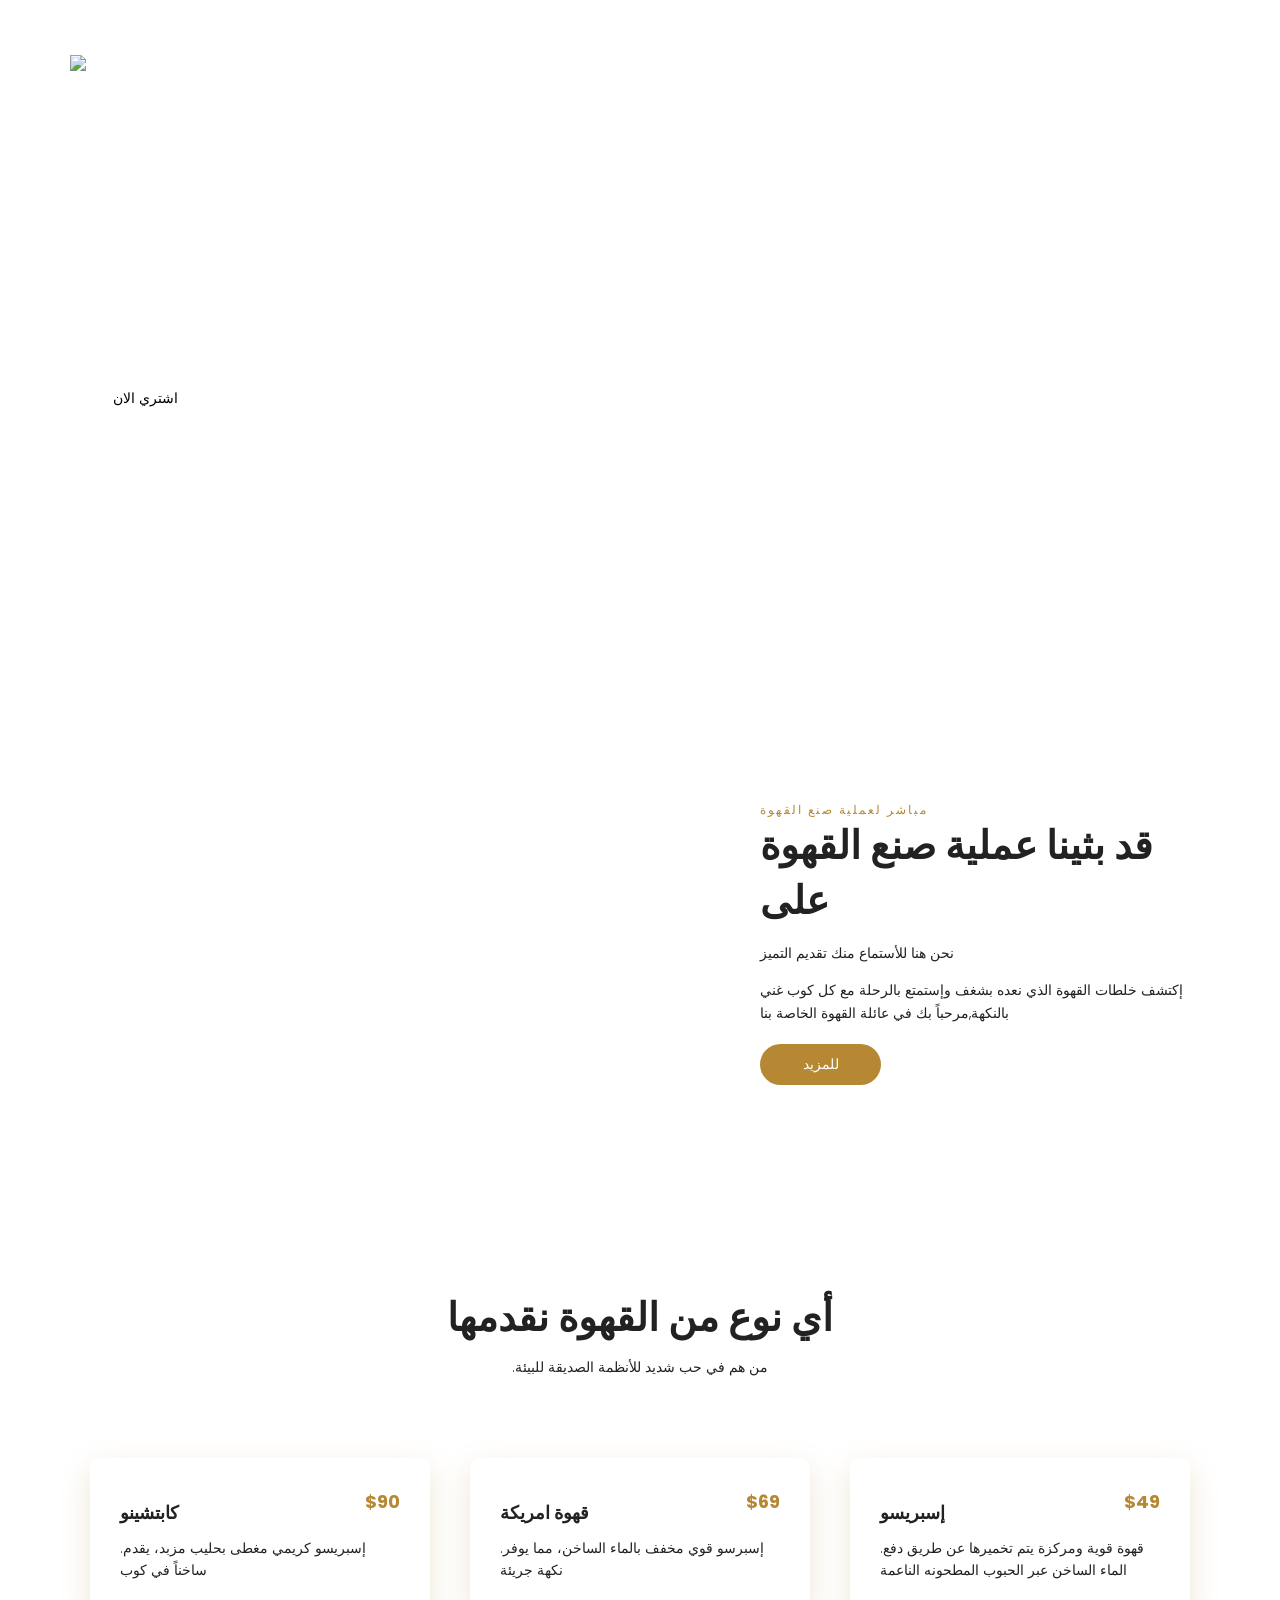
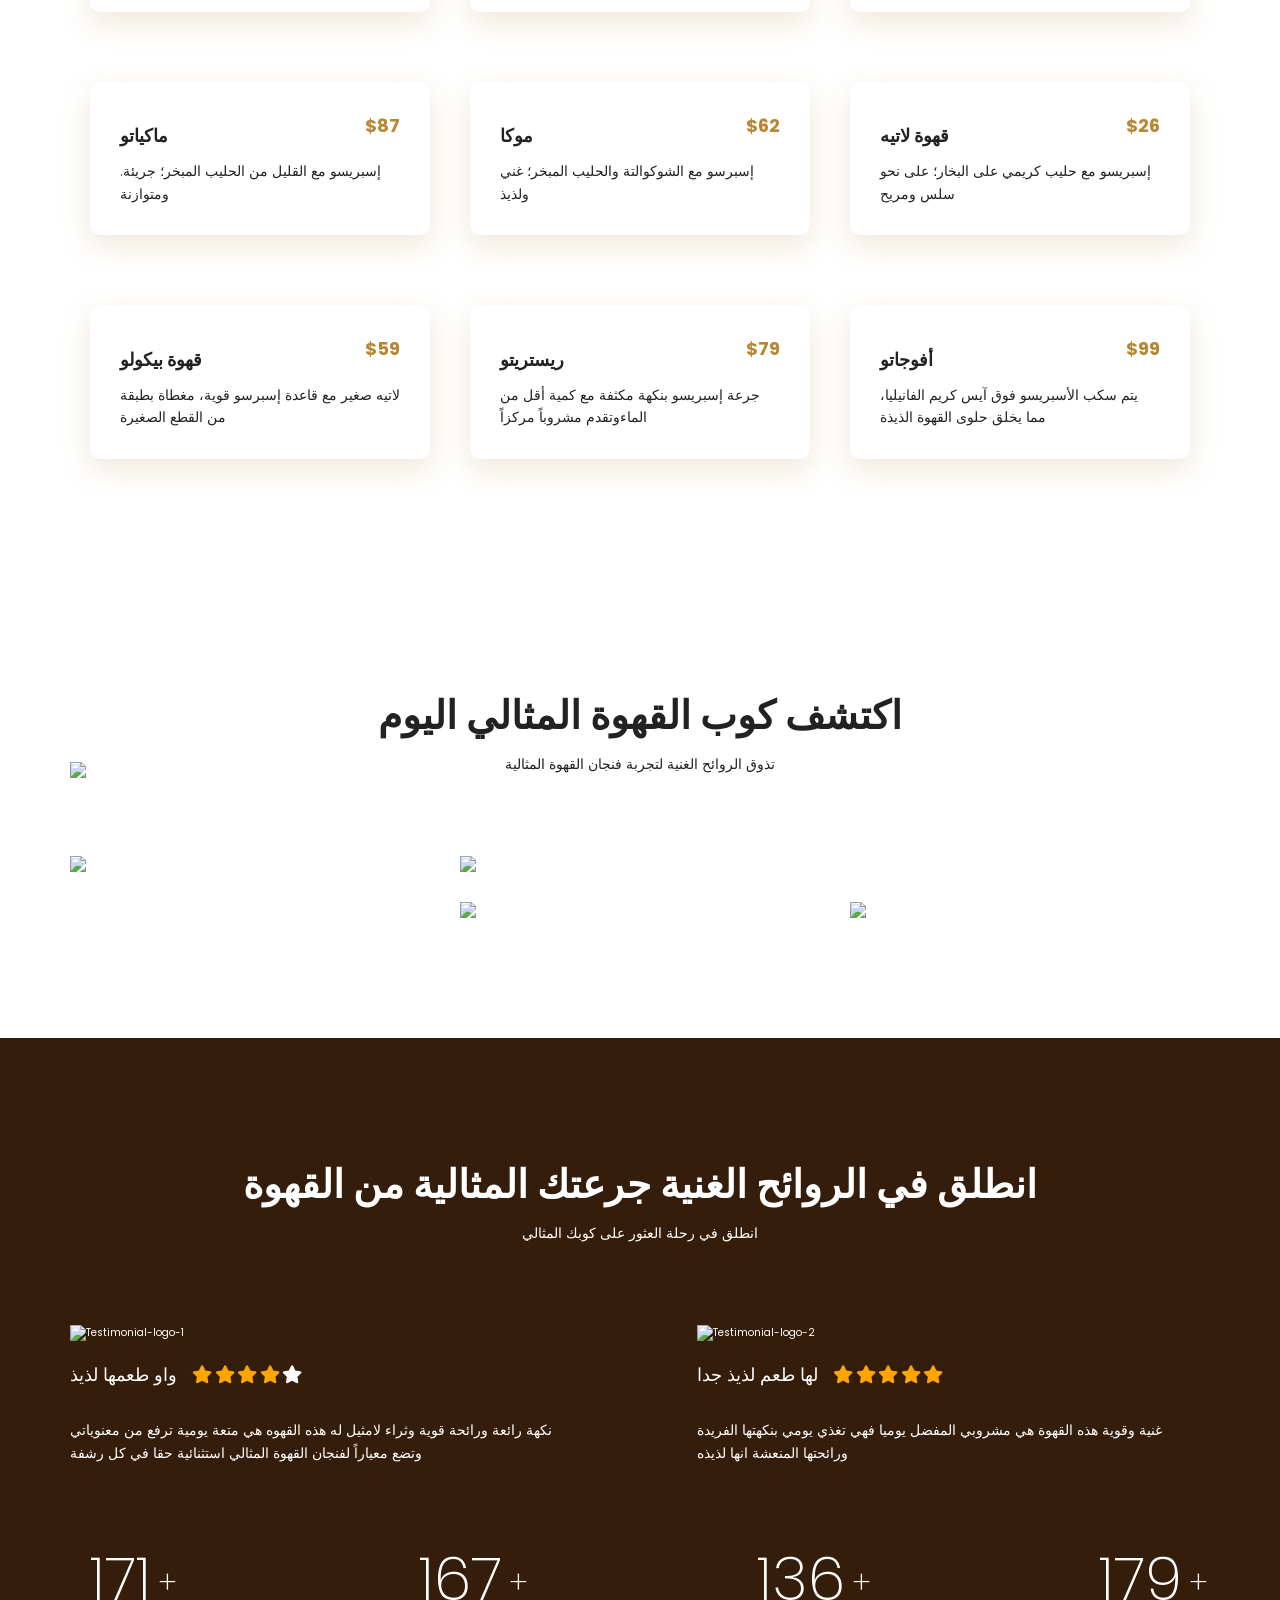
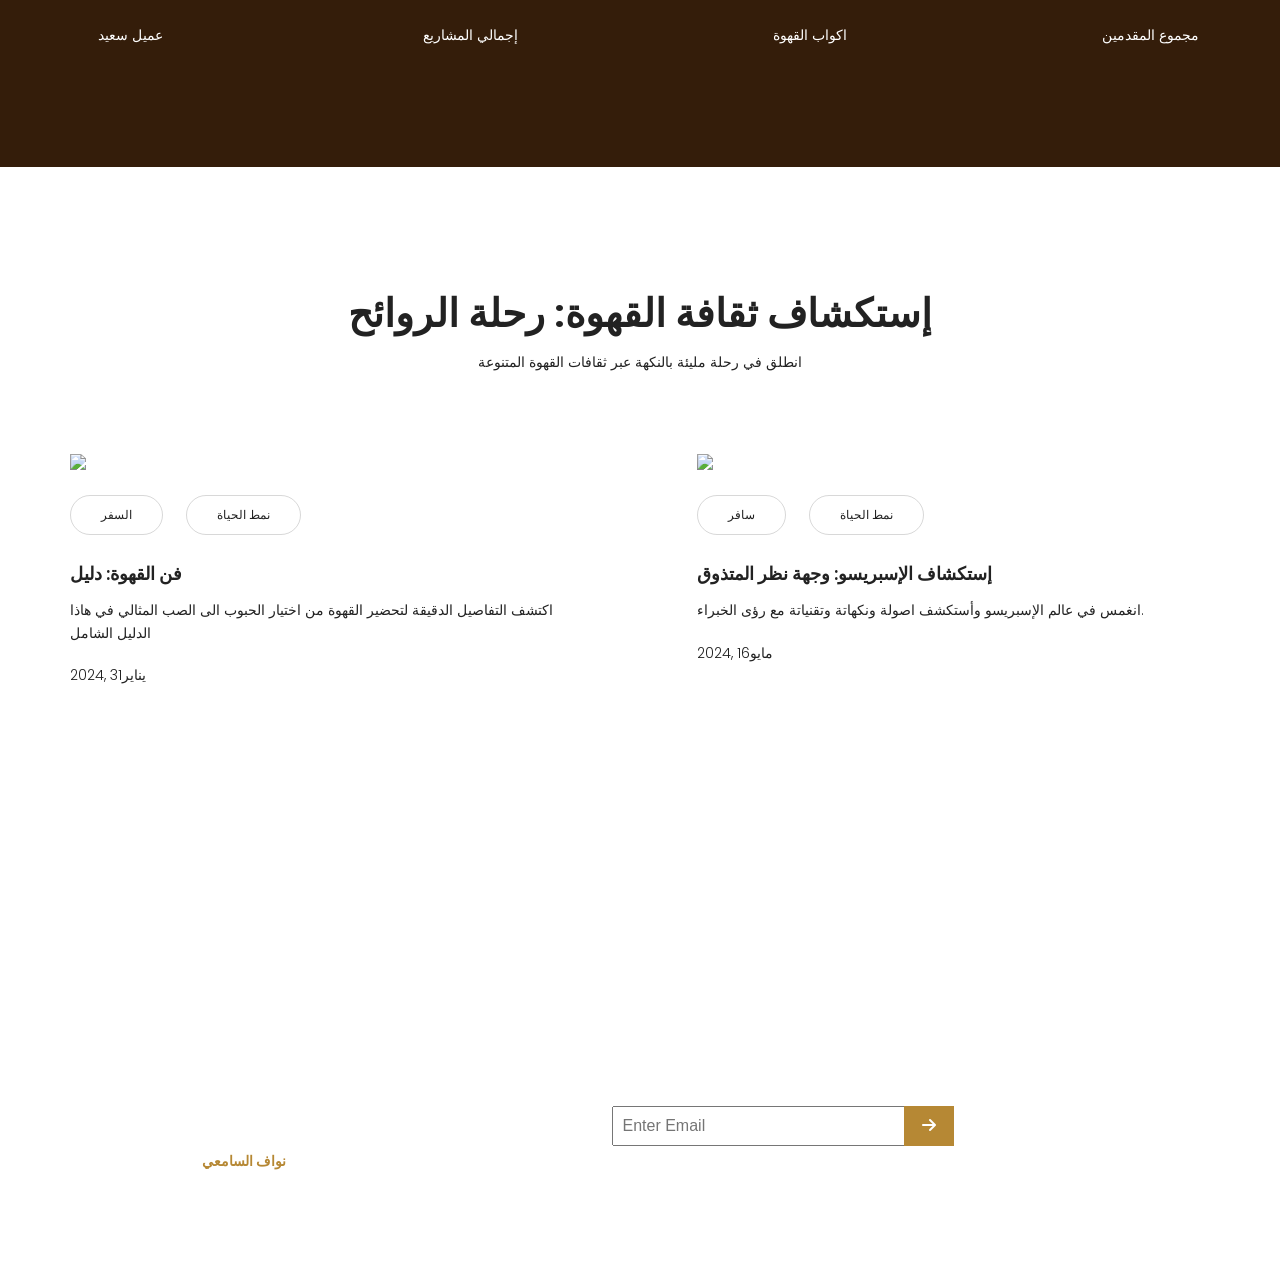
==== index.html @ 80197674 "Add initial index.html file with structure and content" ====
<!DOCTYPE html>
<html lang="en">
<head>
    <meta charset="UTF-8">
    <meta name="viewport" content="width=device-width, initial-scale=1.0">
    <title>كافي نواف</title>
    <link rel="stylesheet" href="style.css">
    <link
        href="https://fonts.googleapis.com/css?family=Poppins:100,100italic,200,200italic,300,300italic,regular,italic,500,500italic,600,600italic,700,700italic,800,800italic,900,900italic"
        rel="stylesheet" />
    <link rel='stylesheet' href='https://cdnjs.cloudflare.com/ajax/libs/font-awesome/6.5.2/css/all.css'
        integrity='sha512-U9Y1sGB3sLIpZm3ePcrKbXVhXlnQNcuwGQJ2WjPjnp6XHqVTdgIlbaDzJXJIAuCTp3y22t+nhI4B88F/5ldjFA=='
        crossorigin='anonymous' />
    <link rel="stylesheet" href="arabic.css"/>
    <script src="arabic.js"></script>

</head>
<body>
    <div class="main-container">
        <header class="header-section">
            <div class="header-section__top-bar responsive-container">
                <ul class="header-section__top-bar-text">
                    <li>
                        <p>الجمعة - الاثنين: من الساعة 8 صباحا الى 2مسا ًء</p>
                    </li>
                    <li>
                        <p>السبت-الأحد: 11 صبا ًحا حتى 4 مسا ًء</p>
                    </li>
                    <li>
                        <p></p>
                    </li>
                </ul>
            </div>                                                                                               
            <nav class="header-section__nav responsive-container">
                <div class="navbar__logo-div">
                    <img class="navbar__logo" src="./Images/Coffee-logo.png" alt="Coffee Logo">
                </div>
                <div class="navbar__links-div">
                    <ul class="navbar__links">







                 







                        <li><a href="#section-1" class="white-clr">الصفحة الرئيسية</a></li>
                        <li><a href="#section-2" class="white-clr">عن صفحتنا</a></li>
                        <li><a href="#section-3" class="white-clr">القهوة</a></li>
                        <li><a href="#section-5" class="white-clr">مراجعة</a></li>
                        <li><a href="#section-6" class="white-clr">مدونة</a></li>
                        <li><a href="" class="white-clr">لتغيير اللغة الى الانجليزية</a></li>





                    <!--   <li><a href="#section-7" class="white-clr"></a>

                        <select onchange="switchLang(this.value)">
                            <option value="ar">عربي</option>
                            <option value="en">English</option>
                        </select>
                    </div>

                -->




                    </ul>
                </div>
            </nav>
            <nav class="header-section__nav-mobile responsive-container">
                <div class="navbar__logo-div">
                    <img class="navbar__logo" src="./Images/Coffee-logo.png" alt="Coffee Logo">
                </div>
                <i class="fa-solid fa-bars"></i>
                <div class="navbar__links-div">
                    <ul class="navbar__links-mobile">
                        <li><a href="#section-1" class="white-clr">الصفحةالرئيسة</a></li>
                        <li><a href="#section-2" class="white-clr">عن صفحتنا</a></li>
                        <li><a href="#section-3" class="white-clr">القهوة</a></li>
                        <li><a href="#section-5" class="white-clr">مراجعة</a></li>
                        <li><a href="#section-6" class="white-clr">مدونة</a></li>
                    </ul>
                </div>
            </nav>
        </header>
        <main class="main-section">
            <section class="section-1" id="section-1">
                <div class="section-1-div  responsive-container">
                    <span class="section-1__span-text">الآن يمكنك أن تشعر بالطاقة</span>
                    <h1 class="section-1__main-heading">ابدأ يومك ب <br> قهوة سوداء</h1>
                    <button class="section-1__button-white">اشتري الان</button>
                </div>
            </section>
            <section class="section-2 responsive-container" id="section-2">
                <div class="section-2-left">
                    <video src="./Videos/Coffee-video.mp4" autoplay muted></video>
                </div>
                <div class="section-2-right">
                    <span class="section-2-right__span">مباشر لعملية صنع القهوة</span>
                    <h2 class="section-2-right__h2 black-clr">قد بثينا عملية صنع القهوة على</h2>
                    <h4 class="section-2-right__h4 black-clr">نحن هنا للأستماع منك تقديم التميز</h4>
                    <p class="section-2-right__p black-clr">
                       
                        إكتشف خلطات القهوة الذي نعده بشغف وإستمتع بالرحلة مع كل كوب
                            غني بالنكهة,مرحباً بك في عائلة القهوة الخاصة بنا
                    
                    </p>
                    <button class="section-2-right__button-secondary">للمزيد</button>
                </div>
            </section>
            <section class="section-3 responsive-container common-padding" id="section-3">
                <h2 class="section-3__h2 black-clr text-center">أي نوع من القهوة نقدمها</h2>
                <p class="section-3__p black-clr text-center">.من هم في حب شديد للأنظمة الصديقة للبيئة</p>
                <div class="section-3__card-main-div">
                    <div class="section-3__card black-clr">
                        <div class="section-3__coffee-descp">
                            <h3>كابتشينو</h3>
                            <p>$90</p>
                        </div>
                        <p>.إسبريسو كريمي مغطى بحليب مزبد، يقدم ساخناً في كوب</p>
                    </div>
                    <div class="section-3__card black-clr">
                        <div class="section-3__coffee-descp">
                            <h3>قهوة امريكة</h3>
                            <p>$69</p>
                        </div>
                        <p>.إسبرسو قوي مخفف بالماء الساخن، مما يوفر نكهة جريئة</p>
                    </div>
                    <div class="section-3__card black-clr">
                        <div class="section-3__coffee-descp">
                            <h3>إسبريسو</h3>
                            <p>$49</p>
                        </div>
                        <p>.قهوة قوية ومركزة يتم تخميرها عن طريق دفع الماء الساخن عبر الحبوب المطحونه الناعمة</p>
                    </div>
                    <div class="section-3__card black-clr">
                        <div class="section-3__coffee-descp">
                            <h3>ماكياتو</h3>
                            <p>$87</p>
                        </div>
                        <p>.إسبريسو مع القليل من الحليب المبخر؛ جريئة ومتوازنة</p>
                    </div>
                    <div class="section-3__card black-clr">
                        <div class="section-3__coffee-descp">
                            <h3>موكا</h3>
                            <p>$62</p>
                        </div>
                        <p>إسبرسو مع الشوكوالتة والحليب المبخر؛ غني ولذيذ</p>
                    </div>
                    <div class="section-3__card black-clr">
                        <div class="section-3__coffee-descp">
                            <h3>قهوة لاتيه</h3>
                            <p>$26</p>
                        </div>
                        <p> إسبريسو مع حليب كريمي على البخار؛ على نحو سلس ومريح</p>
                    </div>
                    <div class="section-3__card black-clr">
                        <div class="section-3__coffee-descp">
                            <h3>قهوة بيكولو</h3>
                            <p>$59</p>
                        </div>
                        <p>لاتيه صغير مع قاعدة إسبرسو قوية، مغطاة بطبقة من القطع الصغيرة</p>
                    </div>
                    <div class="section-3__card black-clr">
                        <div class="section-3__coffee-descp">
                            <h3>ريستريتو</h3>
                            <p>$79</p>
                        </div>
                        <p> جرعة إسبريسو بنكهة مكثفة مع كمية أقل من الماءوتقدم مشروباً مركزاً</p>
                    </div>
                    <div class="section-3__card black-clr">
                        <div class="section-3__coffee-descp">
                            <h3>أفوجاتو</h3>
                            <p>$99</p>
                        </div>
                        <p>يتم سكب الأسبريسو فوق آيس كريم الفانيليا، مما يخلق حلوى القهوة الذيذة</p>
                    </div>
                </div>
            </section>
            <section class="section-4 responsive-container common-padding" id="section-4">
                <h2 class="section-4__h2 black-clr text-center">اكتشف كوب القهوة المثالي اليوم</h2>
                <p class="section-4__p black-clr text-center">تذوق الروائح الغنية لتجربة فنجان القهوة المثالية</p>
                <div class="section-4__img-div">
                    <img src="./Images/Section-4-Images/section-4-img-1.webp" alt="Section 4 Image 1">
                    <img src="./Images/Section-4-Images/section-4-img-2.webp" alt="Section 4 Image 2">
                    <img src="./Images/Section-4-Images/section-4-img-3.webp" alt="Section 4 Image 3">
                    <img src="./Images/Section-4-Images/section-4-img-4.webp" alt="Section 4 Image 4">
                    <img src="./Images/Section-4-Images/section-4-img-5.webp" alt="Section 4 Image 5">
                </div>
            </section>
            <section class="section-5" id="section-5">
                <div class="responsive-container">
                    <h2 class="section-5__h2 text-center">انطلق في الروائح الغنية جرعتك المثالية من القهوة</h2>
                    <p class="section-5__p text-center">انطلق في رحلة العثور على كوبك المثالي</p>
                    <div class="section-5__testimonial-div">
                        <div class="section-5__testimonial">
                            <img src="./Images/Section-5-Images/Testimonial-logo-1.webp" alt="Testimonial-logo-1">
                            <p>واو طعمها لذيذ &nbsp;&nbsp;<i class="fa-solid fa-star yellow-clr"></i><i
                                    class="fa-solid fa-star yellow-clr"></i><i
                                    class="fa-solid fa-star yellow-clr"></i><i
                                    class="fa-solid fa-star yellow-clr"></i><i class="fa-solid fa-star white-clr"></i>
                            </p>
                            <p>نكهة رائعة ورائحة قوية وثراء لامثيل له هذه القهوه هي 
                                متعة يومية ترفع من معنوياتي وتضع معياراً لفنجان القهوة المثالي استثنائية حقا في كل رشفة
                            </p>
                        </div>
                        <div class="section-5__testimonial">
                            <img src="./Images/Section-5-Images/Testimonial-logo-2.webp" alt="Testimonial-logo-2">
                            <p>لها طعم لذيذ جدا &nbsp;&nbsp;<i class="fa-solid fa-star yellow-clr"></i><i
                                    class="fa-solid fa-star yellow-clr"></i><i
                                    class="fa-solid fa-star yellow-clr"></i><i
                                    class="fa-solid fa-star yellow-clr"></i><i class="fa-solid fa-star yellow-clr"></i>
                            </p>
                            <p>غنية وقوية  هذه القهوة هي مشروبي المفضل يوميا فهي
                                تغذي يومي بنكهتها الفريدة ورائحتها المنعشة انها لذيذه 
                            </p>
                        </div>
                    </div>
                    <div class="section-5__counter-div">
                        <div class="section-5__counter">
                            <span class="section-5__counter-number" data-val="500">0</span>
                            <p>عميل سعيد</p>
                        </div>
                        <div class="section-5__counter">
                            <span class="section-5__counter-number" data-val="462">0</span>
                            <p class="text-center">إجمالي المشاريع</p> 
                        </div>
                        <div class="section-5__counter">
                            <span class="section-5__counter-number" data-val="313">0</span>
                            <p class="text-center">اكواب القهوة</p> 
                        </div>
                        <div class="section-5__counter">
                            <span class="section-5__counter-number" data-val="536">0</span>
                            <p class="text-center">مجموع المقدمين</p> 
                        </div>
                    </div>
                </div>
            </section>
            <section class="section-6 responsive-container" id="section-6">
                <h2 class="section-6__h2 black-clr text-center">إستكشاف  ثقافة القهوة: رحلة الروائح</h2>
                <p class="section-6__p black-clr text-center">انطلق في رحلة مليئة بالنكهة عبر ثقافات القهوة المتنوعة
                    </p>
                <div class="section-6__blog-div">
                    <div class="section-6__blog">
                        <img src="./Images/Section-6-Images/Blog-image-1.webp" alt="Blog-image-1">
                        <div class="section-6__blog-category">
                            <a href="#">السفر</a>
                            <a href="#">نمط الحياة</a>
                        </div>
                        <h5 class="section-6__blog-title black-clr">فن القهوة: دليل</h5>
                        <p class="section-6__blog-descp black-clr">اكتشف التفاصيل الدقيقة لتحضير القهوة من اختيار
                            الحبوب الى الصب المثالي في هاذا الدليل الشامل 
                        </p>
                        <p class="section-6__blog-date black-clr">2024, 31يناير</p>
                    </div>
                    <div class="section-6__blog">
                        <img src="./Images/Section-6-Images/Blog-image-2.webp" alt="Blog-image-2">
                        <div class="section-6__blog-category">
                            <a href="#">سافر</a>
                            <a href="#">نمط الحياة</a>
                        </div>
                        <h5 class="section-6__blog-title black-clr">إستكشاف الإسبريسو: وجهة نظر المتذوق</h5>
                        <p class="section-6__blog-descp black-clr">انغمس في عالم الإسبريسو وأستكشف اصولة ونكهاتة وتقنياتة مع رؤى الخبراء.</p>
                        <p class="section-6__blog-date black-clr">2024, 16مايو</p>
                    </div>
                </div>
            </section>
            <footer class="footer common-padding">
                <div class="responsive-container">
                    <div class="footer__about-div">
                        <h4>معلومات عنا</h4>
                        <p>  إكتشف خلطات القهوة الذي نعده بشغف وإستمتع بالرحلة مع كل كوب
                            غني بالنكهة
                            <br>
                            مرحباً بك في عائلة القهوة الخاصة بنا
                        </p>
                        <p class="footer_copyright-text">حقوق النشر  ©2026 <span>نواف السامعي</span>  جميع الحقوق محفوظة | </p>
                    </div>
                    <div class="footer__newsletter">
                        <h4>النشرة الاخبارية</h4>
                        <p>إبقا على إطلاع بأحدث اخبارنا</p>
                        <div class="footer__search-div">
                            <input type="search" placeholder="Enter Email">
                            <button><i class="fa-solid fa-arrow-right"></i></button>
                        </div>
                    </div>
                    <div class="footer__follow-us">
                        <h4>تابعنا</h4>
                        <p>دعونا نكون إجتماعيين</p>
                        <div class="footer__social-links">
                            <a href="#"><i class="fa-brands fa-instagram"></i></a>
                            <a href="#"><i class="fa-brands fa-youtube"></i></a>
                            <a href="#"><i class="fa-brands fa-linkedin"></i></a>
                        </div>
                    </div>
                </div>
            </footer>
        </main>
    </div>
    <script src="app.js" type="module"></script>
</body>
</html>
---- style.css ----
/* imp! CSS RESET */



/*	الغرض: إلغاء الهوامش والتباعد الافتراضي للعناصر في المتصفح،
 وضبط طريقة حساب الأبعاد باستخدام box-sizing ليشمل الحشو والحدود.*/




*{
    margin: 0;
    padding: 0;
    box-sizing: border-box;
}

/* imp! HTML AND BODY CSS */

html{
    font-size: 10px;
    scroll-behavior: smooth;
}

body{
    font-family: 'Poppins',sans-serif;/*•	الغرض: تعيين حجم الخط الأساسي إلى 10px (يسهل الحسابات النسبية)
                                         وتمكين سلاسة التمرير. كما يتم تعيين خط الجسم إلى "Poppins" ولون النص إلى الأبيض.*/
    color: var(--pure-white);
}

.main-container{
    overflow-x: hidden;
}

/* imp! CSS VARIABLES */

:root{
    /* imp! COLOR
    
    : تعريف متغيرات CSS للألوان، أحجام الخطوط، الأوزان، الهوامش، والحشوات لسهولة الاستخدام والتغيير لاحقًا
    
    
    
    */
    --primary-color: #341d0a;
    --secondary-color: #b68834;
    --pure-white: #fff;
    --black-color: #222222;
    --star-yellow: #FFA500;
    /*imp! FONT SIZE */
    --fs-h1: 6rem;
    --fs-h2: 3.9rem;
    --fs-h3: 1.8rem;
    --fs-1-8: 1.8rem;
    --fs-1-4: 1.4rem;
    /*imp! FONT-WEIGHT */
    --fw-very-light: 200;
    --fw-light: 300;
    --fw-regular: 400;
    --fw-500: 500;
    --fw-bold: 600;
    --fw-extra-bold: 700;
    --fw-black: 900;
    /* imp! MARGIN */
    --common-margin-top: 8rem;
    /*imp! PADDING */
    --common-padding-top: 20rem;
    --common-padding-top-1: 12rem;

}

/*imp! COMMON CSS */

.white-clr{
    color: var(--pure-white);
}

.black-clr{
    color: var(--black-color);
}

.yellow-clr{
    color: var(--star-yellow);
}

h2{
    font-size: var(--fs-h2);
    line-height: 1.4;
    font-weight: var(--fw-bold);
}

h3{
    font-size: var(--fs-h3);
    font-weight: var(--fw-bold);
}

p,h4{
    font-size: var(--fs-1-4);
}

p{
    font-weight: var(--fw-light);
    line-height: 1.6;
}

.common-padding{
    padding-top: var(--common-padding-top);
}

.responsive-container{
    max-width: 1140px;
    width: 90%;
    margin: auto;
}

.text-center{
    text-align: center;
}

/*imp! TOPBAR CSS */

.header-section{
    position: fixed;
    top: 0;
    left: 0;
    width: 100%;
    padding: 2rem 0;
    transition: all 0.5s;
}

.top-bar-img{
    position: absolute;
    top: 0;
    bottom: 0;
    left: 0;
    right: 0;
    background-size: cover;
    width: 100%;
    z-index: -1;
}

.header-section__top-bar-text{
    display: flex;
    justify-content: end;
}

.header-section__top-bar-text li{
    list-style: none;
}

.header-section__top-bar-text li:not(:last-child){
    margin-right: 3rem;
}

/*imp! NAVBAR CSS */

.header-section__nav{
    display: flex;
    justify-content: space-between;
    align-items: center;
    margin-top: 1rem;
}

.header-section__nav-mobile{
    display: none;
}

.fa-bars{
    font-size: 2.5rem;
}

.navbar__logo-div img{
    width: 12.5rem;
}

.navbar__links,.navbar__links-mobile{
    display: flex;
    align-items: center;
    position: relative;
}

.navbar__links li,.navbar__links-mobile li{
    list-style: none;
}

.navbar__links li:not(:last-of-type){
    margin-right: 3rem;
}

.navbar__links li a,.navbar__links-mobile li a{
    text-decoration: none;
    font-size: var(--fs-1-4);
}

/*imp! SECTION-1 CSS */

.section-1{
    padding-top: 18rem;
    background-image: url(./Images/hero-section-banner.webp);
    background-size: cover;
    height: 68.1rem;
}

.section-1__span-text{
    font-size: var(--fs-1-4);
    font-weight: var(--fw-bold);
}

.section-1__main-heading{
    font-size: var(--fs-h1);
    font-weight: var(--fw-bold);
    line-height: 1.2;
    margin: 0.75rem 0 2.5rem;
}

.section-1__button-white,.section-2-right__button-secondary {
    padding: 1rem 4.25rem;
    border-radius: 3rem;
    font-size: 1.4rem;
    border: 0;
    outline: 0;
    background-color: var(--pure-white);
    font-family: inherit;
    font-weight: var(--fw-500);
    cursor: pointer;
}

/*imp! SECTION-2 CSS */

.section-2{
    display: flex;
    flex-wrap: wrap;
    justify-content: space-between;
    padding-top: var(--common-padding-top-1);
}

.section-2-left,.section-2-right{
    flex-basis: 50%;
}

.section-2-left video{
    width: 100%;
    border-radius: 1rem;
}

.section-2-right{
    max-width: 45rem;
}

.section-2-right__span{
    letter-spacing: 0.2rem;
    color: var(--secondary-color);
    font-size: 1.2rem;
    font-weight: var(--fw-light);
}

.section-2-right__h4{
    font-weight: var(--fw-500);
    padding: 1.5rem 0;
}

.section-2-right__p{
    padding-bottom: 2rem;
}

.section-2-right__button-secondary {
    background-color: var(--secondary-color);
    color: var(--pure-white);
}

/*imp! SECTION-3 CSS */

.section-3{
    padding-top: var(--common-padding-top);
}

.section-3__p,.section-4__p,.section-5__p,.section-6__p{
    margin-top: 1rem;
}

.section-3__card-main-div{
    display: grid; /*  تقسم الصفحة  */
    grid-template-columns: repeat(auto-fit,34rem);
    gap: 4rem;
    margin-top: var(--common-margin-top);
    justify-content: center;
}

.section-3__card{
    padding: 2rem;
    box-shadow: 0 1rem 3rem 0 #b6883433;
    border-radius: 1rem;
    padding: 3rem 3rem;
    margin-bottom: 3rem;
}

.section-3__coffee-descp{
    display: flex;
    justify-content: space-between;
    align-items: center;
}

.section-3__coffee-descp p{
    font-size: var(--fs-1-8);
    font-weight: var(--fw-extra-bold);
    color: var(--secondary-color);
    margin-bottom: 2rem;
}

/*imp! SECTION-4 CSS */

.section-4__img-div{
    display: grid;
    grid-template-columns: repeat(3,1fr);
    gap: 3rem;
    margin: var(--common-margin-top) 0 12rem;
}

.section-4__img-div img:nth-child(2){
    grid-column: 2/4;
}

.section-4__img-div img:nth-child(3){
    margin-top: -14rem;
}

/*imp! SECTION-5 CSS */

.section-5{
    background-color: var(--primary-color);
    padding: var(--common-padding-top-1) 0;
}

.section-5__testimonial-div{
    display: flex;
    flex-wrap: wrap;
    margin-top: var(--common-margin-top);
    justify-content: space-between;
}

.section-5__testimonial{
    flex-basis: 45%;
}

.section-5__testimonial p{
    margin: 1.5rem 0 3rem;
}

.section-5__testimonial p:nth-of-type(1){
    font-size: var(--fs-1-8);
    margin-top: 2rem;
}

i.fa-star{
    margin-right: 0.25rem;
}

.section-5__testimonial p:nth-child(2){
    line-height: 1.6;
}

.section-5__counter-div{
    display: grid;
    grid-template-columns: repeat(auto-fit,12rem);
    margin-top: 4rem;
    justify-content: space-between;
    gap: 4rem;
}

.section-5__counter{
    display: flex;
    flex-direction: column;
    align-items: center;
}

.section-5__counter span{
    font-size: var(--fs-h1);
    font-weight: var(--fw-very-light);
}

.plus-symbol{
    font-size: 3rem !important;
    position: relative;
    top: -0.75rem;
    left: 0.7rem;
}

/*imp! SECTION-6 CSS */

.section-6{
    padding-top: var(--common-padding-top-1);
}

.section-6__blog-div{
    display: flex;
    flex-wrap: wrap;
    justify-content: space-between;
    gap: 5rem;
    margin-top: var(--common-margin-top);
}

.section-6__blog{
    flex-basis: 45%;
    display: flex;
    flex-direction: column;
    align-items: start;
}

.section-6__blog img{
    width: 100%;
}

.section-6__blog-category{
    margin: 2.5rem 0;
}

.section-6__blog-category a{
    display: inline-block;
    text-decoration: none;
    margin-right: 2rem;
    padding: 1rem 3rem;
    color: var(--black-color);
    font-size: 1.2rem;
    border: 0.01rem solid rgba(34, 34, 34, 0.175);
    border-radius: 3rem;
    font-weight: var(--fw-500);
}

.section-6__blog-title{
    font-size: var(--fs-1-8);
    font-weight: var(--fw-bold);
}

.section-6__blog-descp{
    margin: 1.25rem 0 2rem;
}

/*imp! FOOTER-SECTION */

.footer{
    background-image: url(./Images/footer-banner.webp);
    margin-top: var(--common-margin-top);
    background-size: cover;
}

.footer .responsive-container{
    display: flex;
    flex-wrap: wrap;
    padding: 5rem 0 10rem;
    justify-content: space-between;
}

.footer__about-div{
    flex-basis: 35%;
}

.footer__newsletter{
    flex-basis: 30%;
}

.footer__follow-us{
    flex-basis: 10%;
}

.footer__about-div h4,.footer__newsletter h4,.footer__follow-us h4{
    font-size: 1.8rem;
    font-weight: var(--fw-bold);
}

.footer__about-div p:nth-of-type(1){
    margin: 2rem 0;
}

.footer_copyright-text span{
    font-weight: var(--fw-extra-bold);
    color: var(--secondary-color);
}

.footer__newsletter p,.footer__follow-us p{
    margin: 1rem 0 3rem;
}

.footer__search-div{
    position: relative;
}

.footer__search-div input{
    padding: 0.9rem;
    width: 100%;
    font-size: 1.6rem;
}

.footer__search-div button{
    position: absolute;
    right: 0;
    bottom: 0;
    width: 5rem;
    height: 100%;
    border: 0;
    outline: 0;
    background-color: var(--secondary-color);
    cursor: pointer;
}

.footer__search-div button .fa-arrow-right{
    font-size: 1.6rem;
    color: var(--pure-white);
}

input:focus{
    outline: 0;
}

.footer__social-links{
    display: flex;
    justify-content: space-between;
}

.footer__social-links i{
    font-size: var(--fs-1-8);
    color: var(--pure-white);
}

/*imp! TABLET MEDIA QUERY */

@media screen and (max-width: 1141px) {
    :root{
        --common-padding-top-1: 10rem;
        --common-padding-top: 12rem;
        --fs-h2: 3rem;
    }

    .section-2,.section-5__testimonial-div{
        justify-content: center;
    }

    .section-2-left,.section-2-right{
        flex-basis: 80%;
    }

    .section-2-right{
         margin-top: 5rem;
    }

    .section-4__img-div img:nth-child(2){
        display: none;
    }

    .section-4__img-div img:nth-child(3){
        margin-top: 0;
    }

    .section-4__img-div{
        grid-template-columns: repeat(auto-fit,32.5rem);
        justify-content: center;
    }

    .section-4__img-div img{
        width: 100%;
        height: 100%;
    }

    .section-5__testimonial{
        flex-basis: 80%;
    }

    .section-5__testimonial-div{
        gap: 3rem;
    }

    .section-5__counter-div,.section-6__blog-div{
        justify-content: center;
    }

    .section-5__counter-div{
        gap: 7rem;
    }

    .section-6__blog{
        flex-basis: 100%;
    }

    .footer{
        margin-top: 0;
    }

    .footer .responsive-container{
        margin-top: 0;
        padding-top: 15rem;
        padding-bottom: 2rem;
        justify-content: center;
    }

    .footer__about-div,.footer__newsletter,.footer__follow-us{
        flex-basis: 80%;
        margin-bottom: 5rem;
    }

    .footer__social-links{
        justify-content: start;
    }

    .footer__social-links a{
        margin-right: 1.5rem;
    }
}

/*imp! PHONE MEDIA QUERY 




•	الغرض: تعريف أنماط خاصة بالأجهزة ذات الشاشات الصغيرة (مثل الهواتف المحمولة)
 لضمان استجابة التصميم وتوافقه مع مختلف أحجام الشاشات.

*/

@media screen and (max-width: 600px){
    :root{
        --common-padding-top: 12rem;
        --common-padding-top-1: 10rem;
        --fs-h1: 5rem;
        --fs-h2: 3rem;
    }
    .header-section__nav{
        display: none;
    }
    .header-section__top-bar{
        display: none;
    }
    .header-section__nav-mobile{
        display: flex;
        justify-content: space-between;
        align-items: center;
    }
    .header-section__nav-mobile .navbar__links-div{
        display: none;
    }
    .fa-bars:hover + .navbar__links-div{
        display: flex;
        position: absolute;
        top: 9rem;
        background-color: #1f1311;
        width: 90%;
        padding: 5rem;
    }
    .navbar__links-div .navbar__links-mobile{
        flex-direction: column;
        gap: 5rem;
    }
    .section-1{
        padding-top: var(--common-padding-top);
        background-size: cover;
    }
    .section-2{
        padding-top: 0;
    }

    .section-5__testimonial p{
        font-size: 1.4rem;
    }

    .section-5__testimonial p:nth-of-type(1){
        font-size: 1.6rem;
    }
    
    i.fa-star{
        margin-right: 0.25rem;
        font-size: 1.2rem;
    }    
}
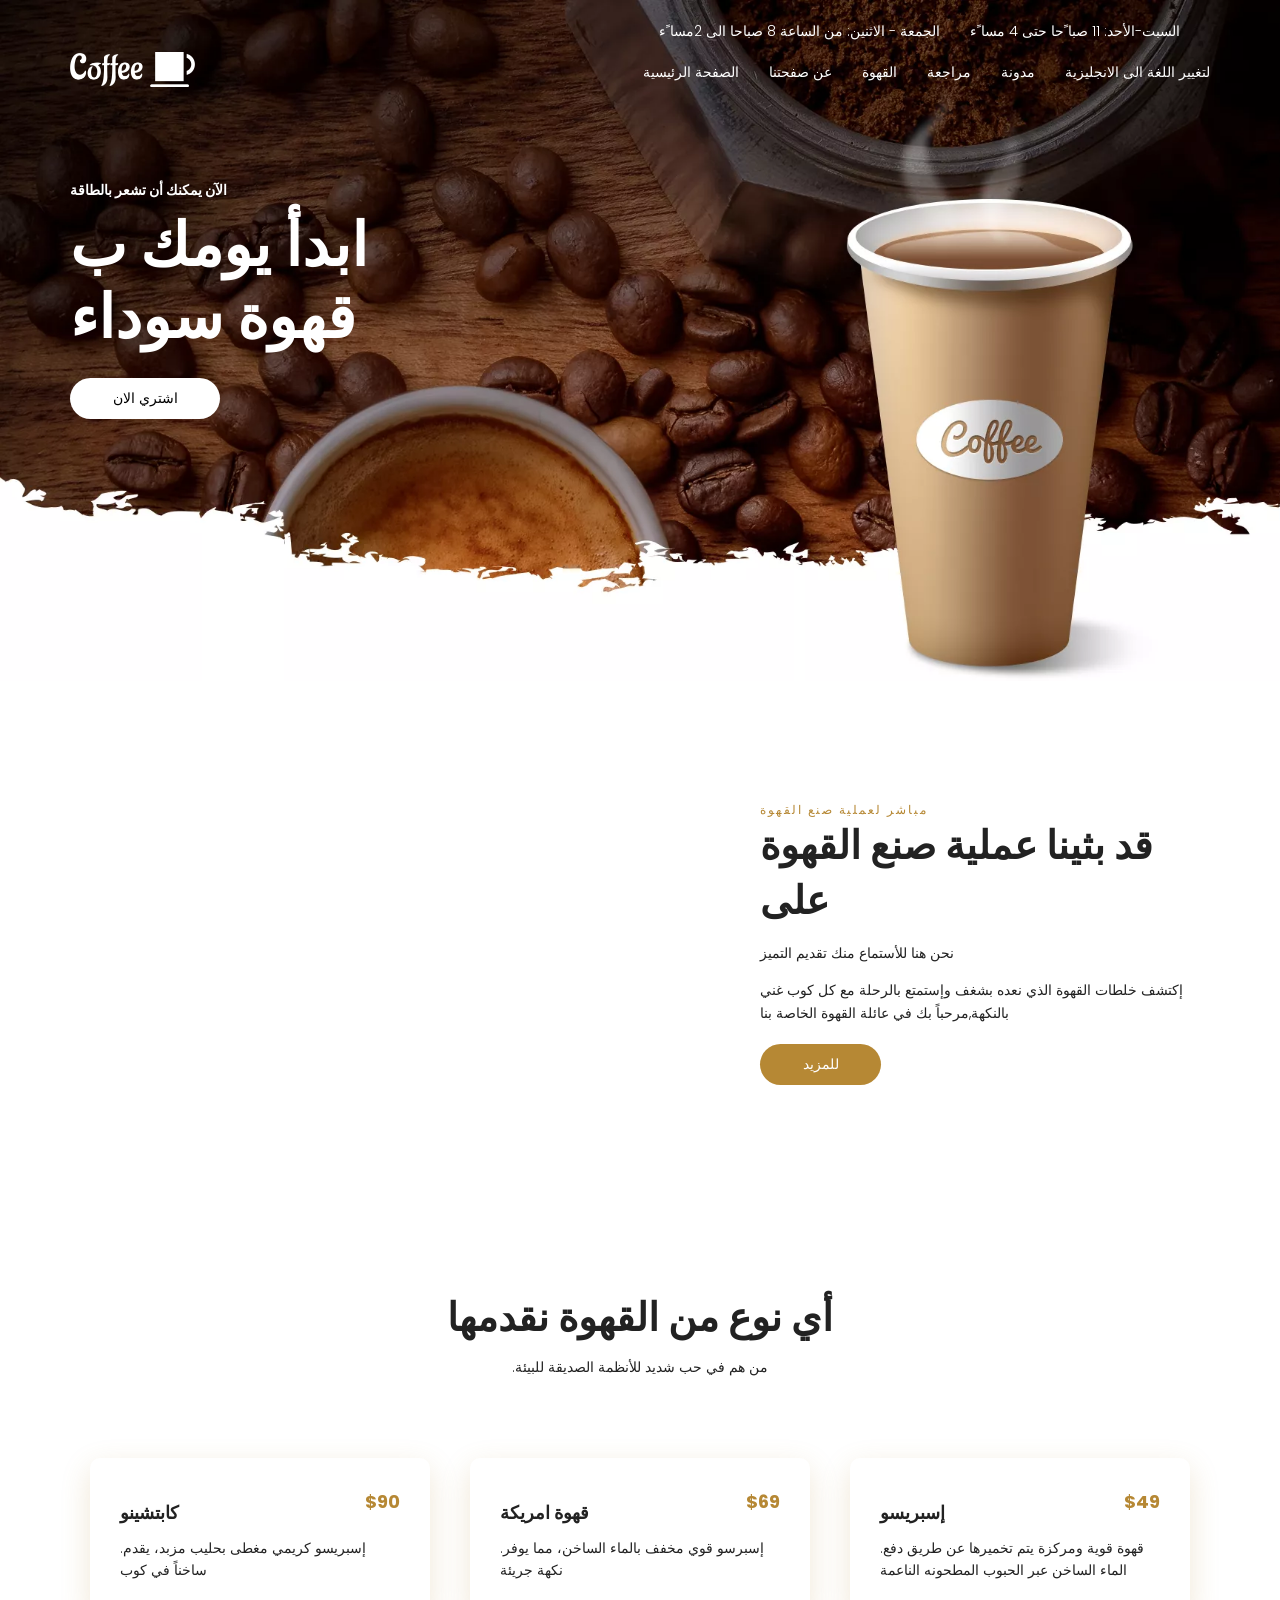
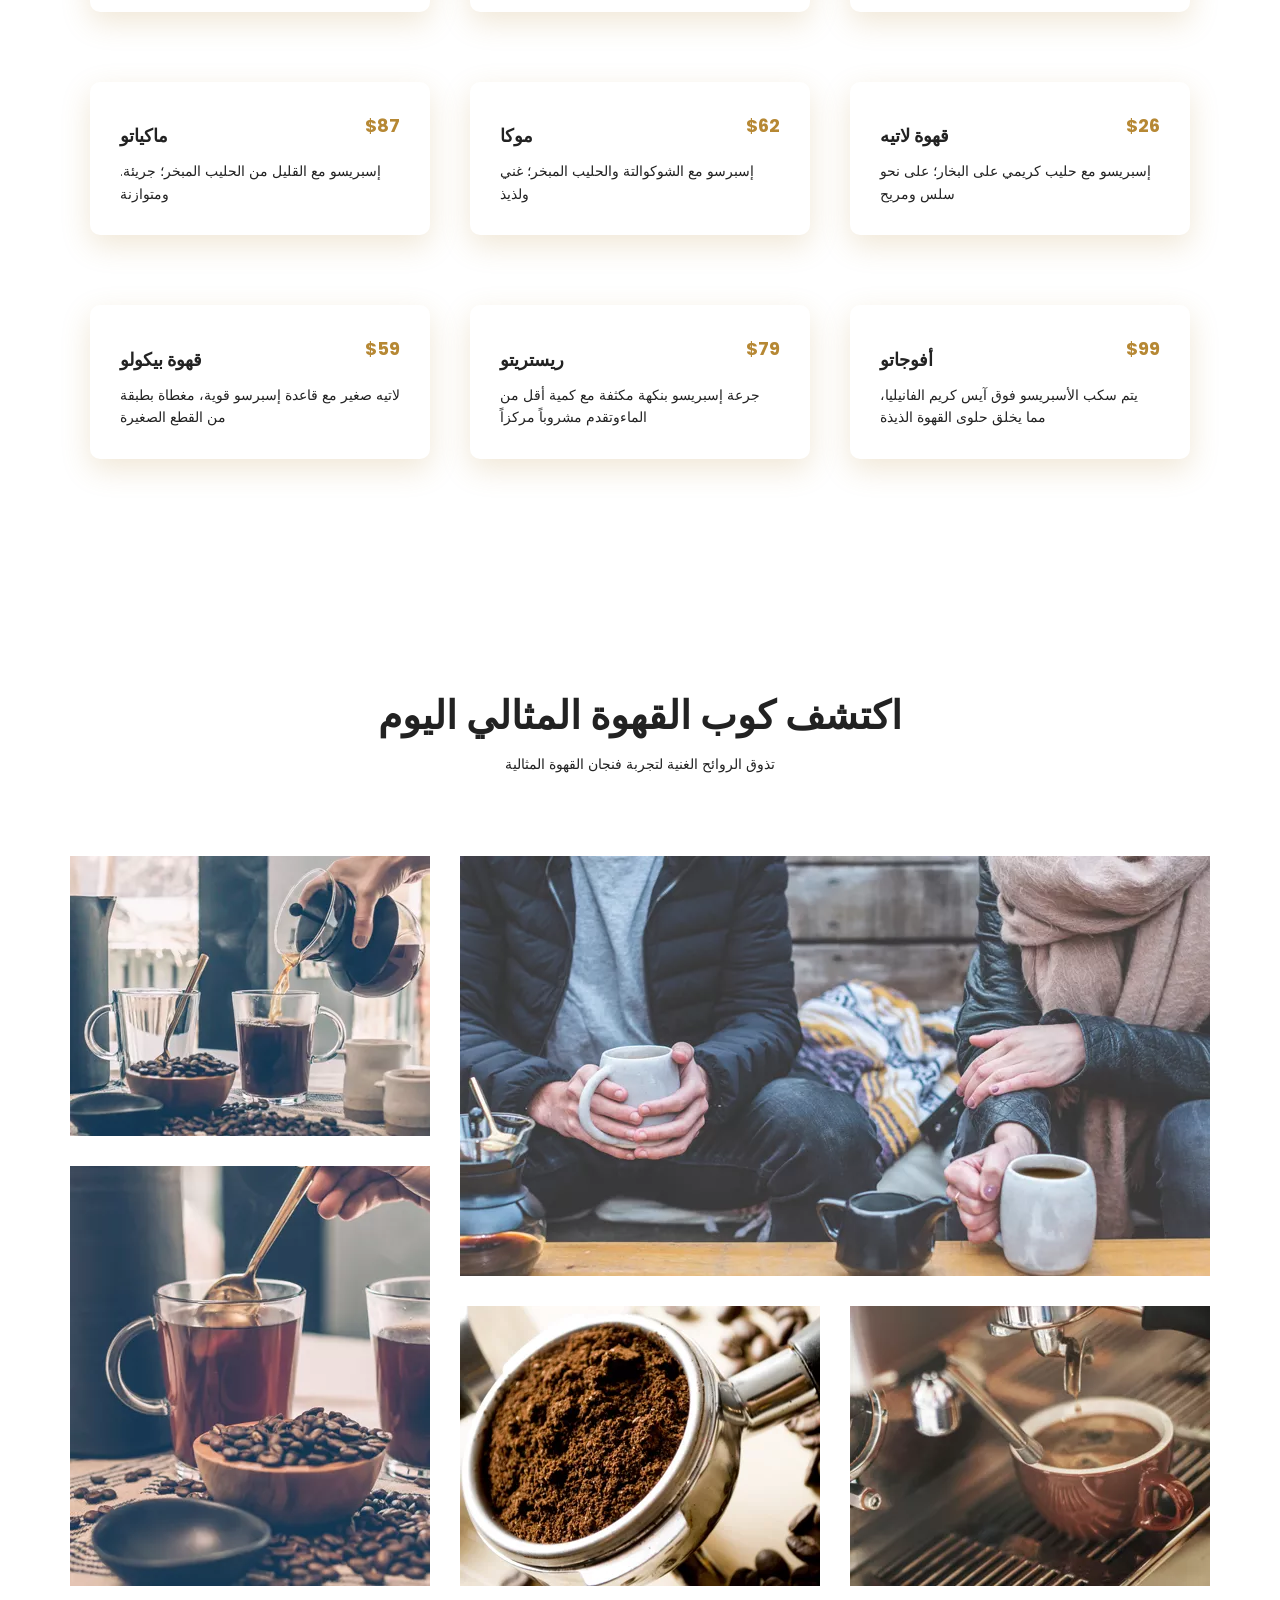
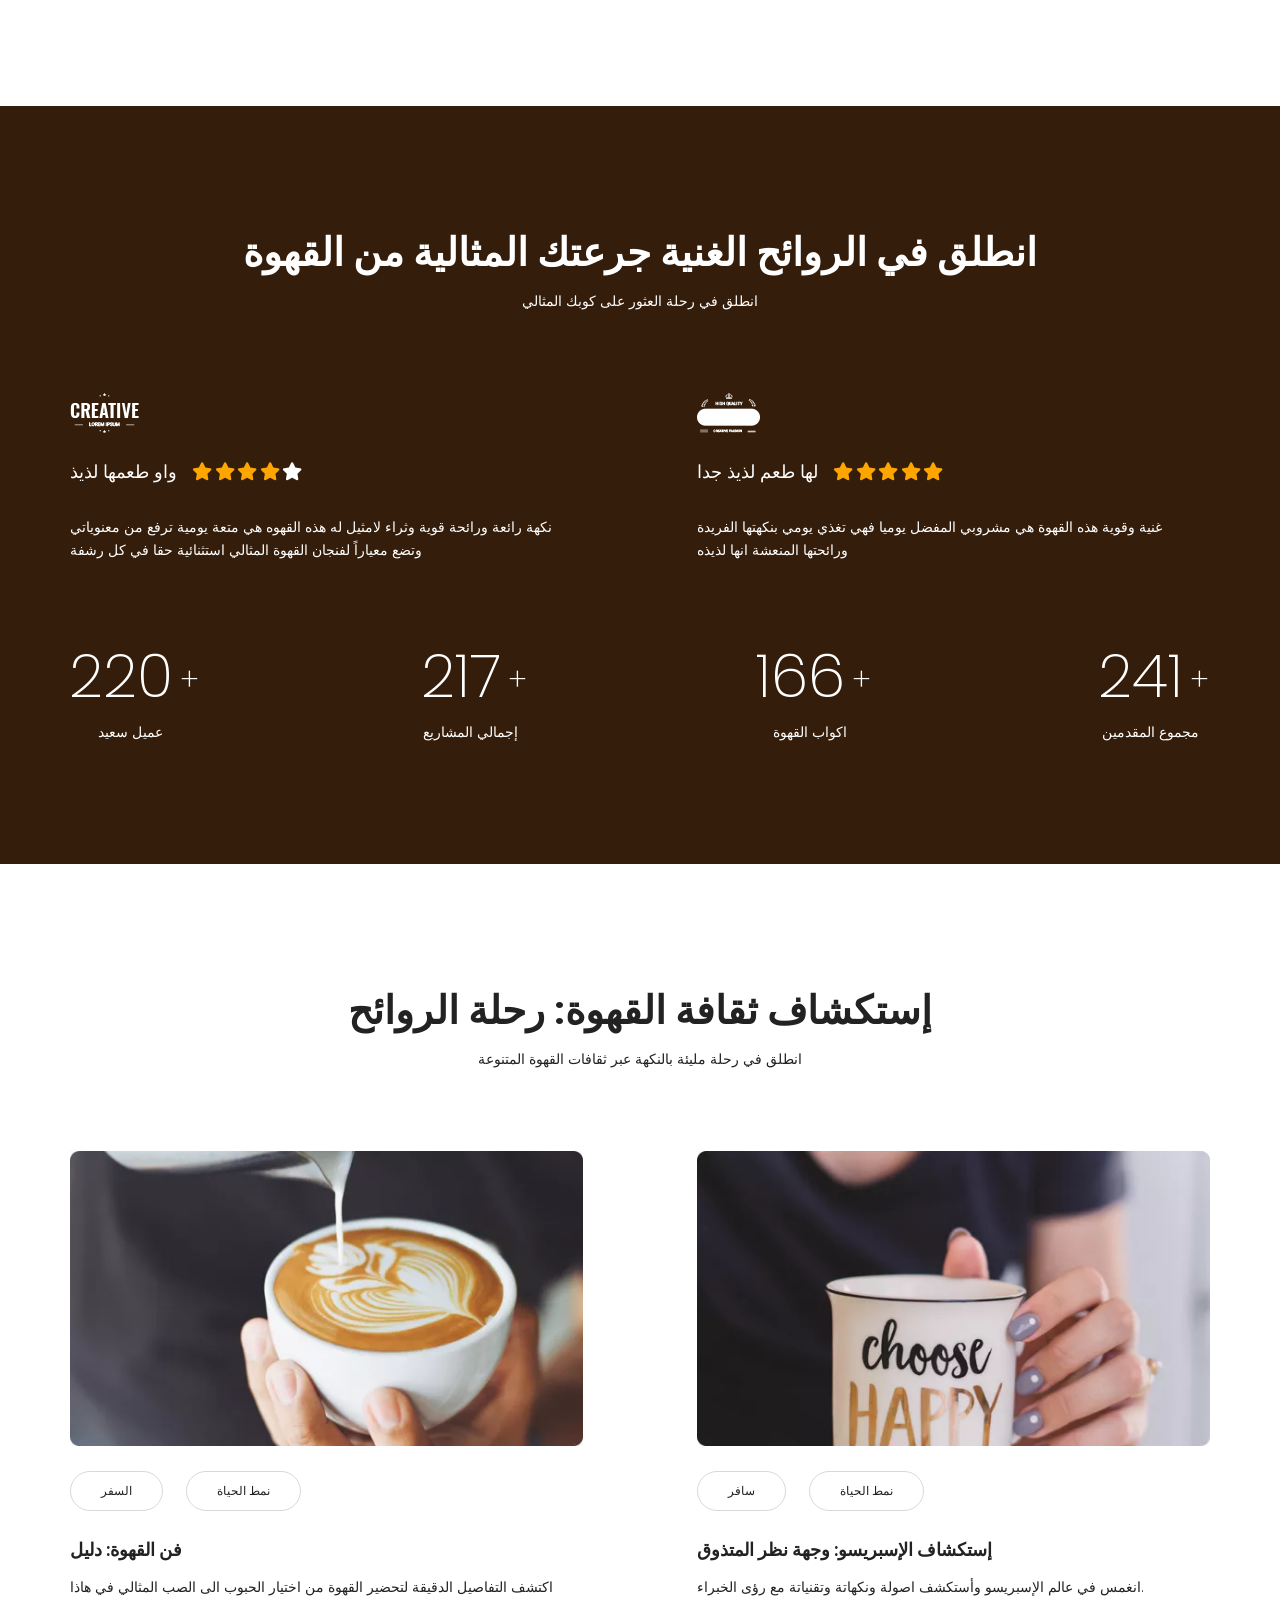
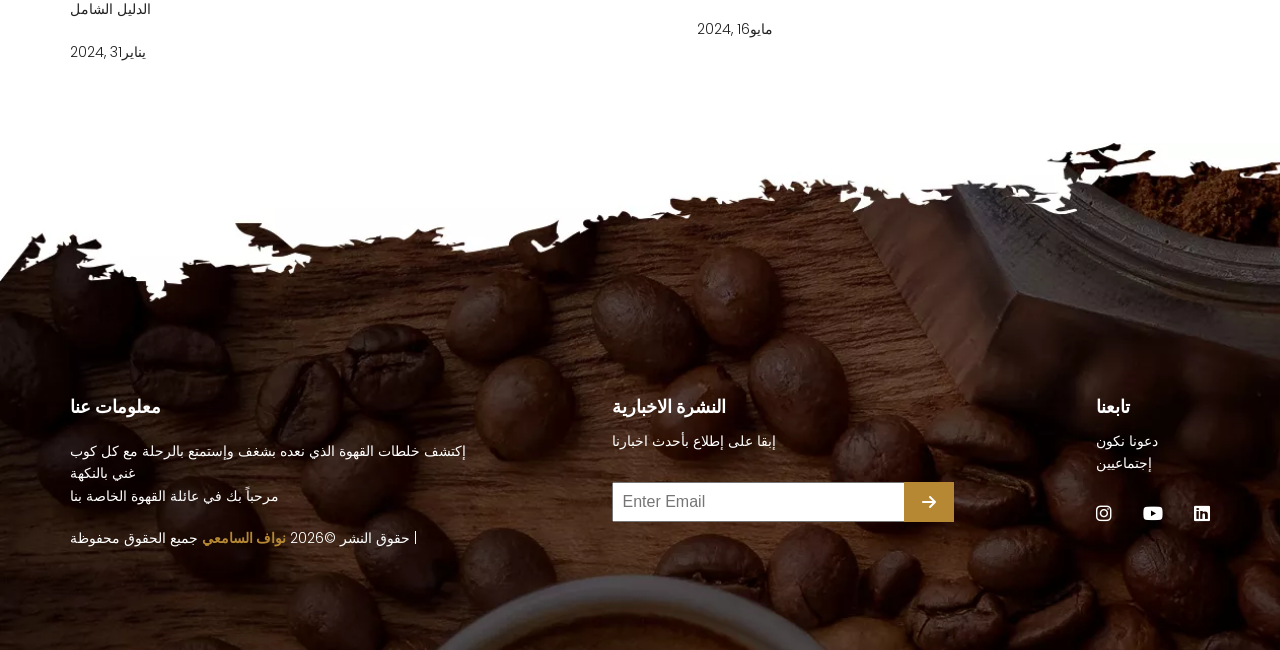
==== commit df95d10c: "Update index.html" ====
--- a/index.html
+++ b/index.html
@@ -33,55 +33,22 @@
             </div>                                                                                               
             <nav class="header-section__nav responsive-container">
                 <div class="navbar__logo-div">
-                    <img class="navbar__logo" src="./Images/Coffee-logo.png" alt="Coffee Logo">
+                    <img class="navbar__logo" src="Coffee-logo.png" alt="Coffee Logo">
                 </div>
                 <div class="navbar__links-div">
                     <ul class="navbar__links">
-
-
-
-
-
-
-
-                 
-
-
-
-
-
-
-
                         <li><a href="#section-1" class="white-clr">الصفحة الرئيسية</a></li>
                         <li><a href="#section-2" class="white-clr">عن صفحتنا</a></li>
                         <li><a href="#section-3" class="white-clr">القهوة</a></li>
                         <li><a href="#section-5" class="white-clr">مراجعة</a></li>
                         <li><a href="#section-6" class="white-clr">مدونة</a></li>
                         <li><a href="" class="white-clr">لتغيير اللغة الى الانجليزية</a></li>
-
-
-
-
-
-                    <!--   <li><a href="#section-7" class="white-clr"></a>
-
-                        <select onchange="switchLang(this.value)">
-                            <option value="ar">عربي</option>
-                            <option value="en">English</option>
-                        </select>
-                    </div>
-
-                -->
-
-
-
-
                     </ul>
                 </div>
             </nav>
             <nav class="header-section__nav-mobile responsive-container">
                 <div class="navbar__logo-div">
-                    <img class="navbar__logo" src="./Images/Coffee-logo.png" alt="Coffee Logo">
+                    <img class="navbar__logo" src="Coffee-logo.png" alt="Coffee Logo">
                 </div>
                 <i class="fa-solid fa-bars"></i>
                 <div class="navbar__links-div">
@@ -105,7 +72,7 @@
             </section>
             <section class="section-2 responsive-container" id="section-2">
                 <div class="section-2-left">
-                    <video src="./Videos/Coffee-video.mp4" autoplay muted></video>
+                    <video src="Coffee-video.mp4" autoplay muted></video>
                 </div>
                 <div class="section-2-right">
                     <span class="section-2-right__span">مباشر لعملية صنع القهوة</span>
@@ -193,11 +160,11 @@
                 <h2 class="section-4__h2 black-clr text-center">اكتشف كوب القهوة المثالي اليوم</h2>
                 <p class="section-4__p black-clr text-center">تذوق الروائح الغنية لتجربة فنجان القهوة المثالية</p>
                 <div class="section-4__img-div">
-                    <img src="./Images/Section-4-Images/section-4-img-1.webp" alt="Section 4 Image 1">
-                    <img src="./Images/Section-4-Images/section-4-img-2.webp" alt="Section 4 Image 2">
-                    <img src="./Images/Section-4-Images/section-4-img-3.webp" alt="Section 4 Image 3">
-                    <img src="./Images/Section-4-Images/section-4-img-4.webp" alt="Section 4 Image 4">
-                    <img src="./Images/Section-4-Images/section-4-img-5.webp" alt="Section 4 Image 5">
+                    <img src="section-4-img-1.webp" alt="Section 4 Image 1">
+                    <img src="section-4-img-2.webp" alt="Section 4 Image 2">
+                    <img src="section-4-img-3.webp" alt="Section 4 Image 3">
+                    <img src="section-4-img-4.webp" alt="Section 4 Image 4">
+                    <img src="section-4-img-5.webp" alt="Section 4 Image 5">
                 </div>
             </section>
             <section class="section-5" id="section-5">
@@ -206,7 +173,7 @@
                     <p class="section-5__p text-center">انطلق في رحلة العثور على كوبك المثالي</p>
                     <div class="section-5__testimonial-div">
                         <div class="section-5__testimonial">
-                            <img src="./Images/Section-5-Images/Testimonial-logo-1.webp" alt="Testimonial-logo-1">
+                            <img src="Testimonial-logo-1.webp" alt="Testimonial-logo-1">
                             <p>واو طعمها لذيذ &nbsp;&nbsp;<i class="fa-solid fa-star yellow-clr"></i><i
                                     class="fa-solid fa-star yellow-clr"></i><i
                                     class="fa-solid fa-star yellow-clr"></i><i
@@ -217,7 +184,7 @@
                             </p>
                         </div>
                         <div class="section-5__testimonial">
-                            <img src="./Images/Section-5-Images/Testimonial-logo-2.webp" alt="Testimonial-logo-2">
+                            <img src="Testimonial-logo-2.webp" alt="Testimonial-logo-2">
                             <p>لها طعم لذيذ جدا &nbsp;&nbsp;<i class="fa-solid fa-star yellow-clr"></i><i
                                     class="fa-solid fa-star yellow-clr"></i><i
                                     class="fa-solid fa-star yellow-clr"></i><i
@@ -254,7 +221,7 @@
                     </p>
                 <div class="section-6__blog-div">
                     <div class="section-6__blog">
-                        <img src="./Images/Section-6-Images/Blog-image-1.webp" alt="Blog-image-1">
+                        <img src="Blog-image-1.webp" alt="Blog-image-1">
                         <div class="section-6__blog-category">
                             <a href="#">السفر</a>
                             <a href="#">نمط الحياة</a>
@@ -266,7 +233,7 @@
                         <p class="section-6__blog-date black-clr">2024, 31يناير</p>
                     </div>
                     <div class="section-6__blog">
-                        <img src="./Images/Section-6-Images/Blog-image-2.webp" alt="Blog-image-2">
+                        <img src="Blog-image-2.webp" alt="Blog-image-2">
                         <div class="section-6__blog-category">
                             <a href="#">سافر</a>
                             <a href="#">نمط الحياة</a>
--- a/style.css
+++ b/style.css
@@ -22,8 +22,7 @@
 }
 
 body{
-    font-family: 'Poppins',sans-serif;/*•	الغرض: تعيين حجم الخط الأساسي إلى 10px (يسهل الحسابات النسبية)
-                                         وتمكين سلاسة التمرير. كما يتم تعيين خط الجسم إلى "Poppins" ولون النص إلى الأبيض.*/
+    font-family: 'Poppins',sans-serif;
     color: var(--pure-white);
 }
 
@@ -34,25 +33,16 @@
 /* imp! CSS VARIABLES */
 
 :root{
-    /* imp! COLOR
-    
-    : تعريف متغيرات CSS للألوان، أحجام الخطوط، الأوزان، الهوامش، والحشوات لسهولة الاستخدام والتغيير لاحقًا
-    
-    
-    
-    */
     --primary-color: #341d0a;
     --secondary-color: #b68834;
     --pure-white: #fff;
     --black-color: #222222;
     --star-yellow: #FFA500;
-    /*imp! FONT SIZE */
     --fs-h1: 6rem;
     --fs-h2: 3.9rem;
     --fs-h3: 1.8rem;
     --fs-1-8: 1.8rem;
     --fs-1-4: 1.4rem;
-    /*imp! FONT-WEIGHT */
     --fw-very-light: 200;
     --fw-light: 300;
     --fw-regular: 400;
@@ -60,15 +50,11 @@
     --fw-bold: 600;
     --fw-extra-bold: 700;
     --fw-black: 900;
-    /* imp! MARGIN */
     --common-margin-top: 8rem;
-    /*imp! PADDING */
     --common-padding-top: 20rem;
     --common-padding-top-1: 12rem;
 
 }
-
-/*imp! COMMON CSS */
 
 .white-clr{
     color: var(--pure-white);
@@ -115,8 +101,6 @@
 .text-center{
     text-align: center;
 }
-
-/*imp! TOPBAR CSS */
 
 .header-section{
     position: fixed;
@@ -151,8 +135,6 @@
     margin-right: 3rem;
 }
 
-/*imp! NAVBAR CSS */
-
 .header-section__nav{
     display: flex;
     justify-content: space-between;
@@ -191,11 +173,9 @@
     font-size: var(--fs-1-4);
 }
 
-/*imp! SECTION-1 CSS */
-
 .section-1{
     padding-top: 18rem;
-    background-image: url(./Images/hero-section-banner.webp);
+    background-image: url(hero-section-banner.webp);
     background-size: cover;
     height: 68.1rem;
 }
@@ -224,8 +204,6 @@
     cursor: pointer;
 }
 
-/*imp! SECTION-2 CSS */
-
 .section-2{
     display: flex;
     flex-wrap: wrap;
@@ -267,8 +245,6 @@
     color: var(--pure-white);
 }
 
-/*imp! SECTION-3 CSS */
-
 .section-3{
     padding-top: var(--common-padding-top);
 }
@@ -278,7 +254,7 @@
 }
 
 .section-3__card-main-div{
-    display: grid; /*  تقسم الصفحة  */
+    display: grid;
     grid-template-columns: repeat(auto-fit,34rem);
     gap: 4rem;
     margin-top: var(--common-margin-top);
@@ -306,8 +282,6 @@
     margin-bottom: 2rem;
 }
 
-/*imp! SECTION-4 CSS */
-
 .section-4__img-div{
     display: grid;
     grid-template-columns: repeat(3,1fr);
@@ -323,8 +297,6 @@
     margin-top: -14rem;
 }
 
-/*imp! SECTION-5 CSS */
-
 .section-5{
     background-color: var(--primary-color);
     padding: var(--common-padding-top-1) 0;
@@ -383,8 +355,6 @@
     top: -0.75rem;
     left: 0.7rem;
 }
-
-/*imp! SECTION-6 CSS */
 
 .section-6{
     padding-top: var(--common-padding-top-1);
@@ -434,10 +404,8 @@
     margin: 1.25rem 0 2rem;
 }
 
-/*imp! FOOTER-SECTION */
-
 .footer{
-    background-image: url(./Images/footer-banner.webp);
+    background-image: url(footer-banner.webp);
     margin-top: var(--common-margin-top);
     background-size: cover;
 }
@@ -520,8 +488,6 @@
     color: var(--pure-white);
 }
 
-/*imp! TABLET MEDIA QUERY */
-
 @media screen and (max-width: 1141px) {
     :root{
         --common-padding-top-1: 10rem;
@@ -603,16 +569,6 @@
         margin-right: 1.5rem;
     }
 }
-
-/*imp! PHONE MEDIA QUERY 
-
-
-
-
-•	الغرض: تعريف أنماط خاصة بالأجهزة ذات الشاشات الصغيرة (مثل الهواتف المحمولة)
- لضمان استجابة التصميم وتوافقه مع مختلف أحجام الشاشات.
-
-*/
 
 @media screen and (max-width: 600px){
     :root{
@@ -667,4 +623,4 @@
         margin-right: 0.25rem;
         font-size: 1.2rem;
     }    
-}+}
